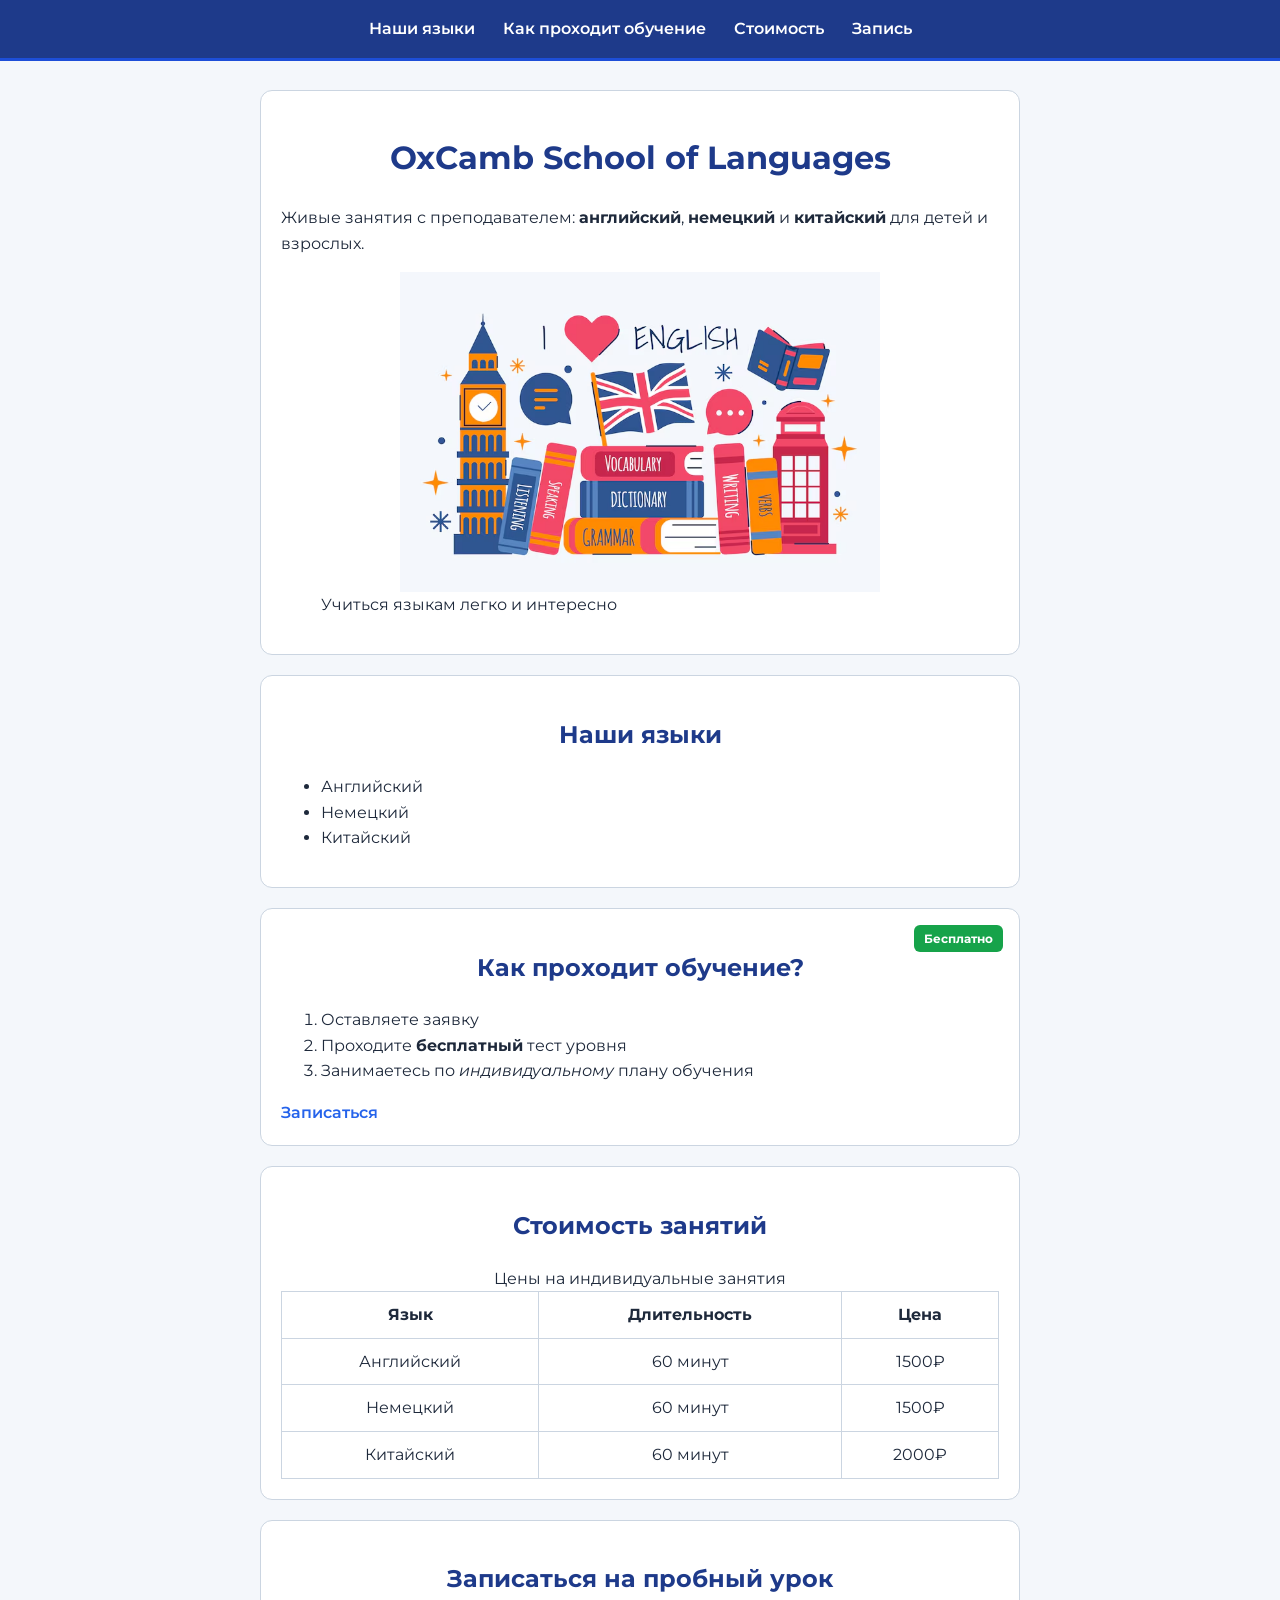
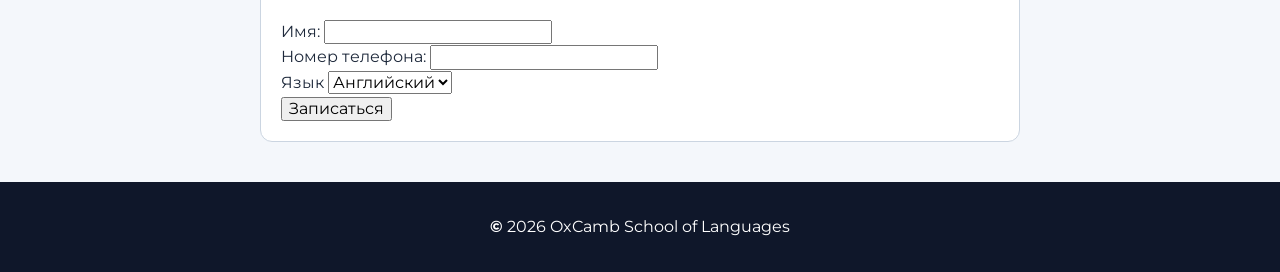
==== index.html @ 6947b1cb "Лабораторная работа №4Box-sizing, размеры и позиционирование" ====
<!DOCTYPE html>
<html lang="ru">

<head>
  <meta charset="utf-8">
  <title>OxCamb School</title>
  <link rel="preconnect" href="https://fonts.googleapis.com">
  <link rel="preconnect" href="https://fonts.gstatic.com" crossorigin>
  <link href="https://fonts.googleapis.com/css2?family=Montserrat:wght@400;600;700&display=swap" rel="stylesheet">
  <link rel="stylesheet" href="css/normalize.css">
  <link rel="stylesheet" href="css/style.css">
</head>

<body>
  <header class="site-header">
    <nav>
      <ul class="nav-list">
        <li><a class="nav-link" href="#languages">Наши языки</a></li>
        <li><a class="nav-link" href="#process">Как проходит обучение</a></li>
        <li><a class="nav-link" href="#prices">Стоимость</a></li>
        <li><a class="nav-link" href="#signup">Запись</a></li>
      </ul>
    </nav>
  </header>

  <main>
    <section>
      <h1>OxCamb School of Languages</h1>
      <p>Живые занятия с преподавателем: <b>английский</b>, <b>немецкий</b> и <b>китайский</b> для детей и взрослых.</p>
      <figure>
        <img src="images/I_love_English.avif" alt="Надпись I love English">
        <figcaption>Учиться языкам легко и интересно</figcaption>
      </figure>
    </section>



    <section id="languages">
      <h2>Наши языки</h2>
      <ul>
        <li>Английский</li>
        <li>Немецкий</li>
        <li>Китайский</li>
      </ul>
    </section>



    <section id="process">
      <span class="badge">Бесплатно</span>
      <h2>Как проходит обучение?</h2>
      <ol>
        <li>Оставляете заявку</li>
        <li>Проходите <strong>бесплатный</strong> тест уровня</li>
        <li>Занимаетесь по <em>индивидуальному</em> плану обучения</li>
      </ol>
      <a href="#signup">Записаться</a>
    </section>

    <section id="prices">
      <h2>Стоимость занятий</h2>
      <table>
        <caption>Цены на индивидуальные занятия</caption>
        <thead>
          <tr>
            <th>Язык</th>
            <th>Длительность</th>
            <th>Цена</th>
          </tr>
        </thead>
        <tbody>
          <tr>
            <td>Английский</td>
            <td>60 минут</td>
            <td>1500₽</td>
          </tr>
          <tr>
            <td>Немецкий</td>
            <td>60 минут</td>
            <td>1500₽</td>
          </tr>
          <tr>
            <td>Китайский</td>
            <td>60 минут</td>
            <td>2000₽</td>
          </tr>
        </tbody>
      </table>
    </section>



    <section id="signup">
      <h2>Записаться на пробный урок</h2>
      <form action="#" method="post">
        <div>
          <label for="name">Имя:</label>
          <input type="text" id="name" name="name">
        </div>
        <div>
          <label for="phone">Номер телефона:</label>
          <input type="tel" id="phone" name="phone">
        </div>
        <div>
          <label for="language">Язык</label>
          <select name="language" id="language">
            <option value="english">Английский</option>
            <option value="german">Немецкий</option>
            <option value="chinese">Китайский</option>
          </select>
        </div>
        <button type="submit">Записаться</button>
      </form>
    </section>
  </main>

  <footer>
    <p><b>©</b> 2026 <span>OxCamb School of Languages</span></p>
  </footer>
</body>

</html>
---- css/style.css ----
* {
  box-sizing: border-box;
}

body {
  background-color: #f4f7fb;
  color: #1e293b;
  font-family: "Montserrat", Arial, sans-serif;
  font-size: 16px;
  font-weight: 400;
  line-height: 1.6;
  margin: 0;
  padding-top: 70px;
}

.site-header {
  background-color: #1e3a8a;
  border-bottom: 3px solid #1d4ed8;
  padding: 16px 24px;
  text-align: center;
  left: 0;
  position: fixed;
  top: 0;
  width: 100%;
  z-index: 100;
}

.nav-list {
  list-style: none;
  margin: 0;
  padding: 0;
}

.nav-list li {
  display: inline-block;
  margin: 0 12px;
}

a {
  color: #2563eb;
  font-weight: 600;
  text-decoration: none;
}

.nav-link {
  color: #ffffff;
}

.nav-link:hover {
  color: #93c5fd;
}

main {
  margin: 0 auto;
  max-width: 800px;
  min-width: 320px;
  padding: 20px;
}

section {
  background-color: #ffffff;
  border: 1px solid #cbd5e1;
  border-radius: 12px;
  margin-bottom: 20px;
  min-height: 120px;
  padding: 20px;
  position: relative;
}

h1,
h2 {
  color: #1e3a8a;
  font-weight: 700;
  text-align: center;
}

table {
  border-collapse: collapse;
  width: 100%;
}

th,
td {
  border: 1px solid #cbd5e1;
  padding: 10px;
  text-align: center;
}

footer {
  background-color: #0f172a;
  color: #ffffff;
  padding: 16px;
  text-align: center;
}

img {
  display: block;
  margin: 0 auto;
  max-height: 320px;
  max-width: 100%;
}

.badge {
  background-color: rgb(22, 163, 74);
  border-radius: 6px;
  color: white;
  font-size: 12px;
  font-weight: 700;
  padding: 4px 10px;
  position: absolute;
  right: 16px;
  top: 16px;
}
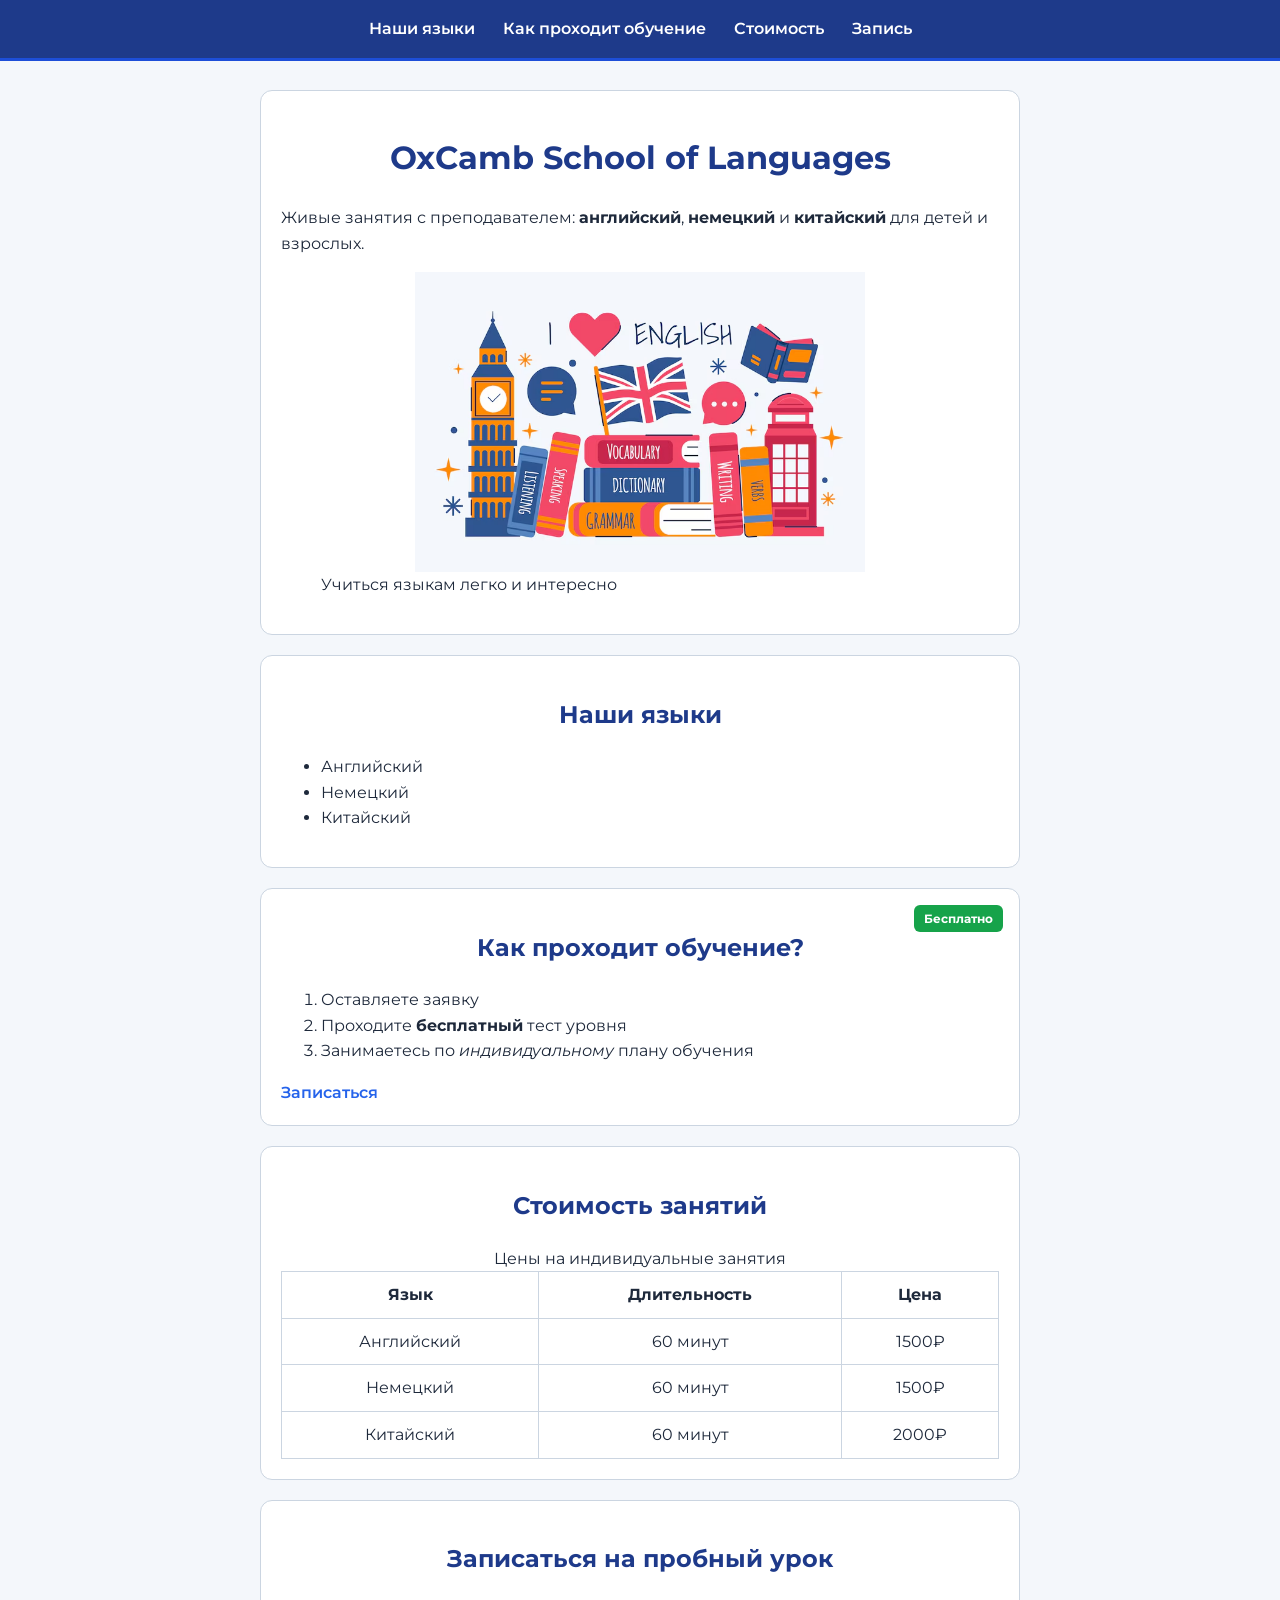
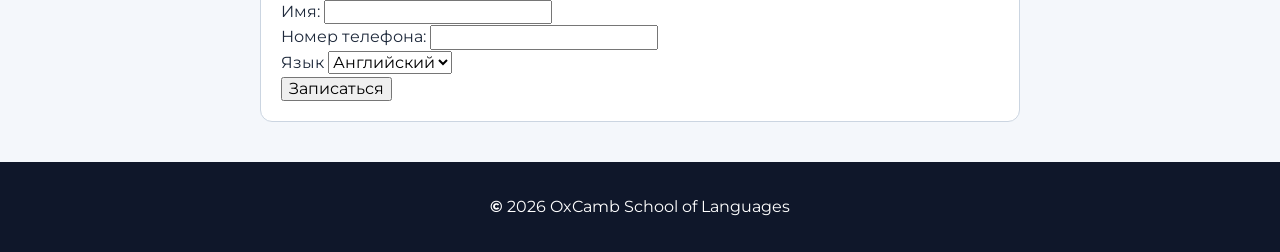
==== commit 7ddb5d00: "Lab №6" ====
--- a/index.html
+++ b/index.html
@@ -28,7 +28,11 @@
       <h1>OxCamb School of Languages</h1>
       <p>Живые занятия с преподавателем: <b>английский</b>, <b>немецкий</b> и <b>китайский</b> для детей и взрослых.</p>
       <figure>
-        <img src="images/I_love_English.avif" alt="Надпись I love English">
+        <picture>
+          <source srcset="images/I_love_English.avif" type="image/avif">
+          <source srcset="imges/I_love_English.webp" type="image/webp">
+          <img src="images/I_love_English.jpg" alt="Надпись I love English" width="600" height="400">
+        </picture>
         <figcaption>Учиться языкам легко и интересно</figcaption>
       </figure>
     </section>
--- a/css/style.css
+++ b/css/style.css
@@ -96,8 +96,11 @@
 img {
   display: block;
   margin: 0 auto;
-  max-height: 320px;
-  max-width: 100%;
+  max-width: 600px;
+  height: 300px;
+  object-fit: contain;
+  object-position: center;
+  width: 100%;
 }
 
 .badge {
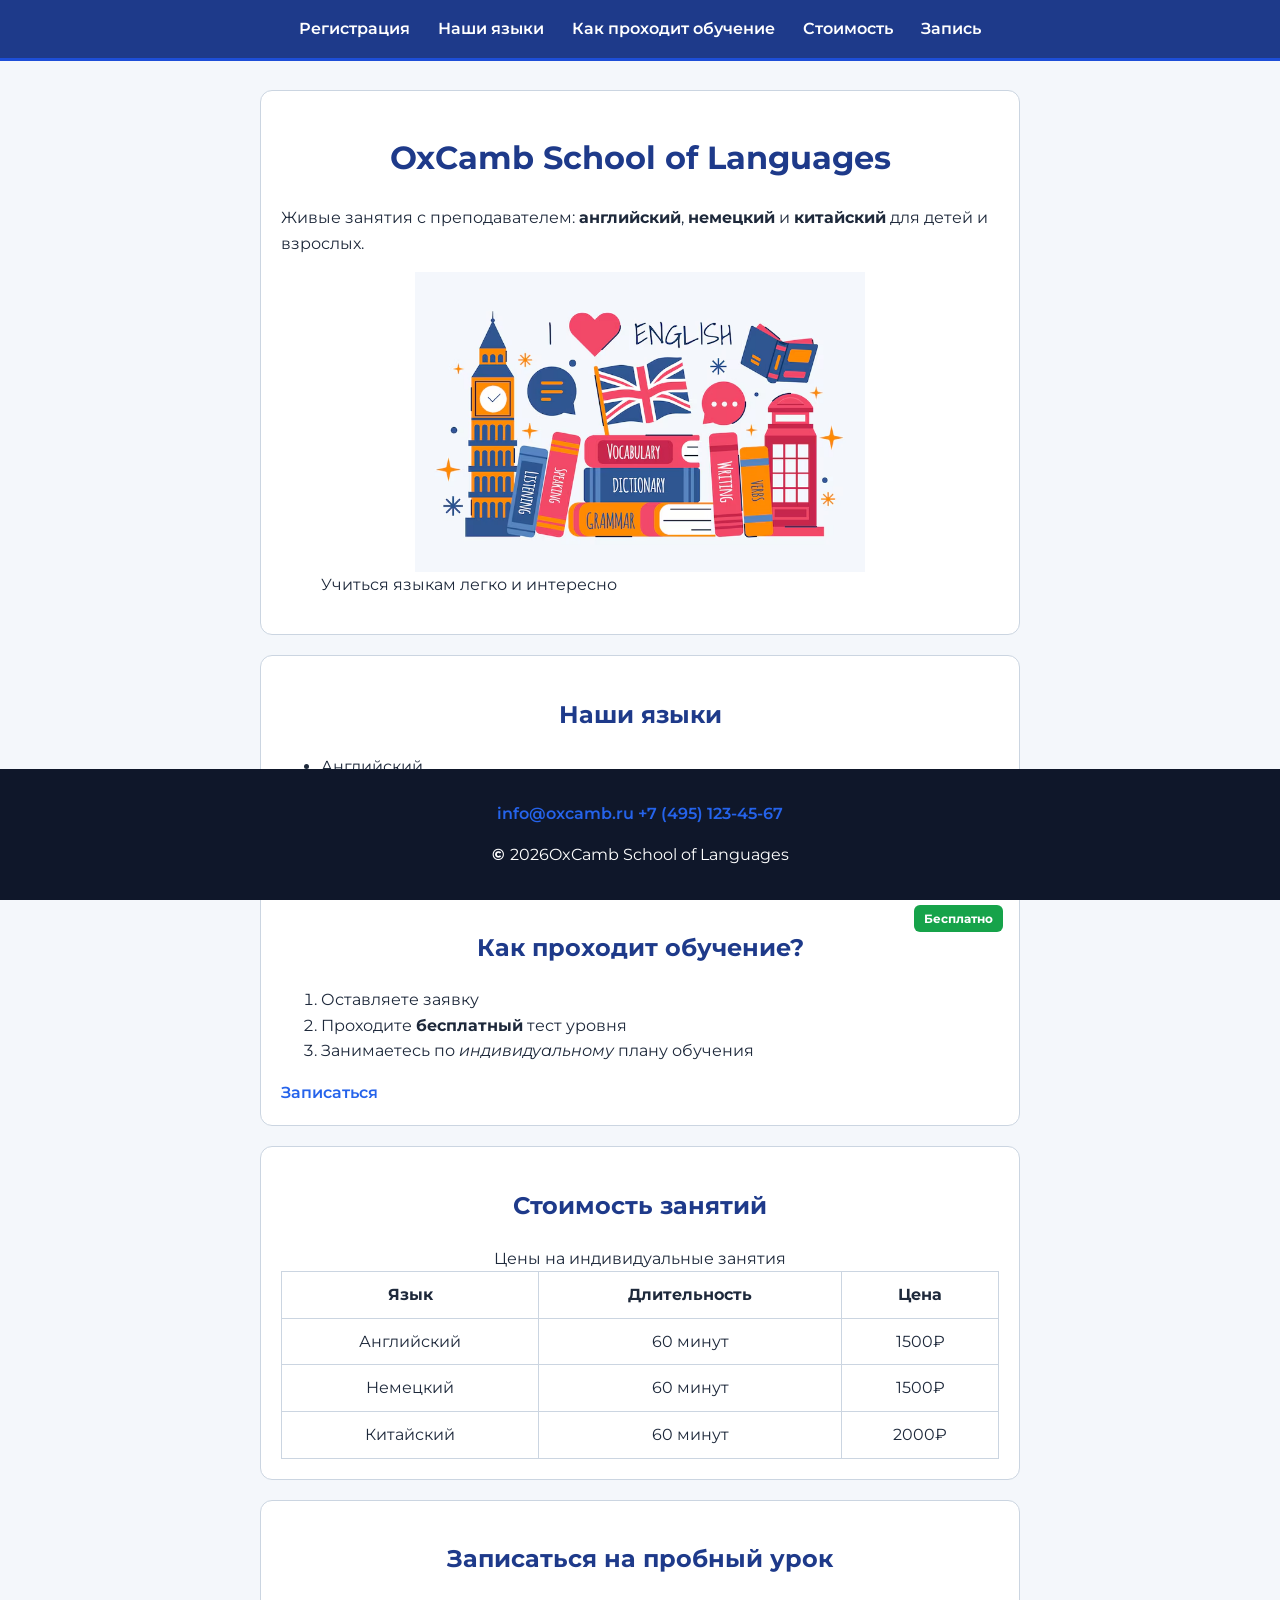
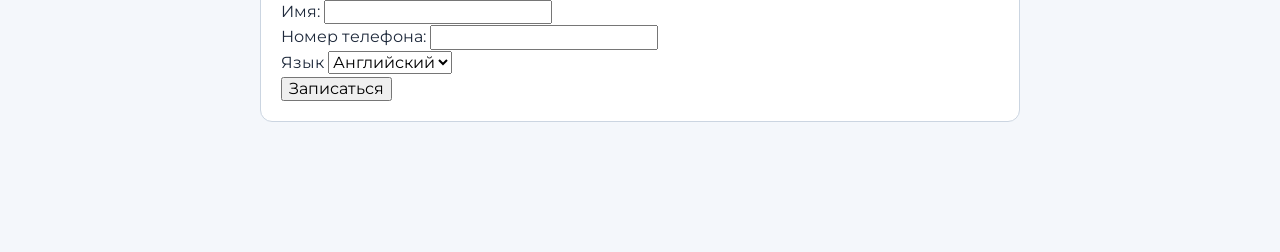
==== commit c343cf36: "Предфинальный вариант (form.html, исправление ошибок псевдоэлементов)" ====
--- a/index.html
+++ b/index.html
@@ -15,6 +15,7 @@
   <header class="site-header">
     <nav>
       <ul class="nav-list">
+        <li><a class="nav-link" href="form.html">Регистрация</a></li>
         <li><a class="nav-link" href="#languages">Наши языки</a></li>
         <li><a class="nav-link" href="#process">Как проходит обучение</a></li>
         <li><a class="nav-link" href="#prices">Стоимость</a></li>
@@ -119,7 +120,11 @@
   </main>
 
   <footer>
-    <p><b>©</b> 2026 <span>OxCamb School of Languages</span></p>
+    <p>
+      <a href="mailto:info@oxcamb.ru">info@oxcamb.ru</a>
+      <a href="tel:+74951234567">+7 (495) 123-45-67</a>
+    </p>
+    <p class="copyright">2026<span>OxCamb School of Languages</span></p>
   </footer>
 </body>
 
--- a/css/style.css
+++ b/css/style.css
@@ -11,6 +11,7 @@
   line-height: 1.6;
   margin: 0;
   padding-top: 70px;
+  padding-bottom: 90px;
 }
 
 .site-header {
@@ -91,6 +92,11 @@
   color: #ffffff;
   padding: 16px;
   text-align: center;
+  position: fixed;
+  width: 100%;
+  bottom: 0;
+  z-index: 100;
+  left: 0;
 }
 
 img {
@@ -113,4 +119,9 @@
   position: absolute;
   right: 16px;
   top: 16px;
+}
+
+.copyright::before {
+  content: "© ";
+  font-weight: 700;
 }
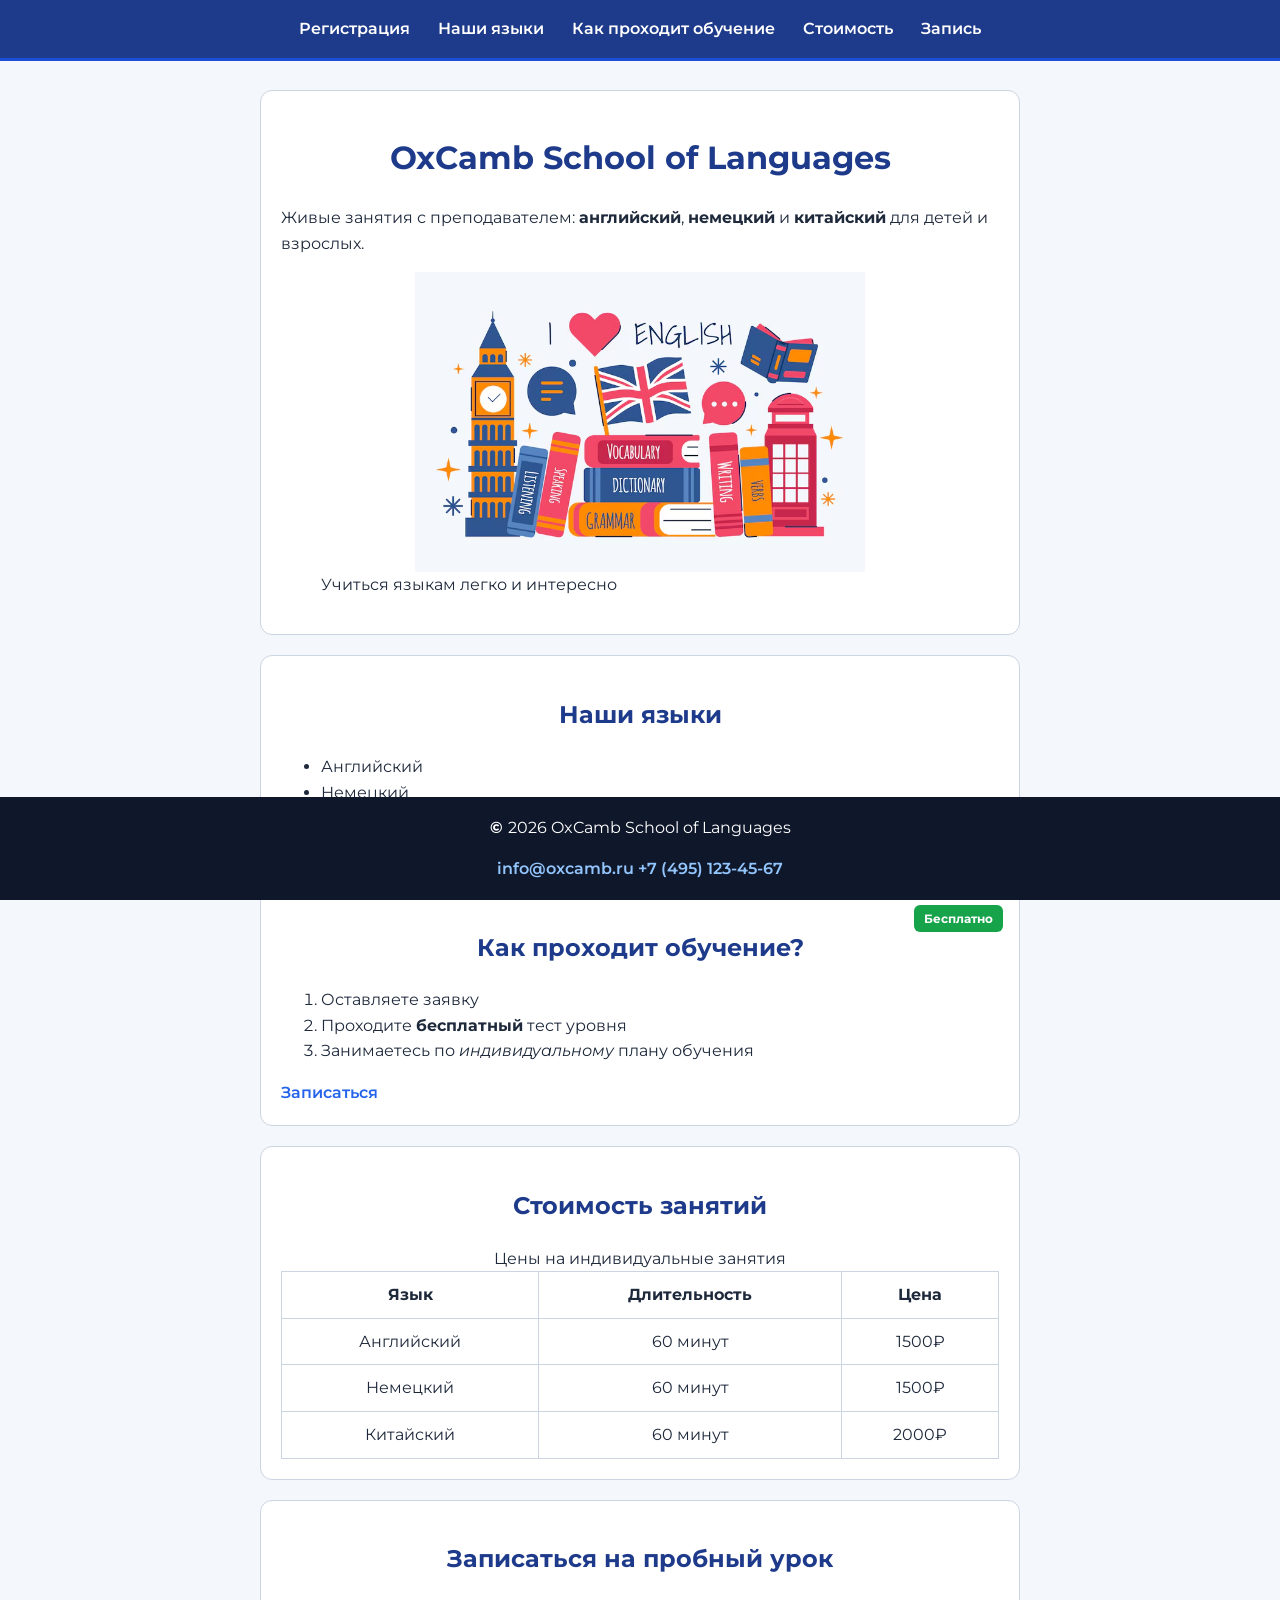
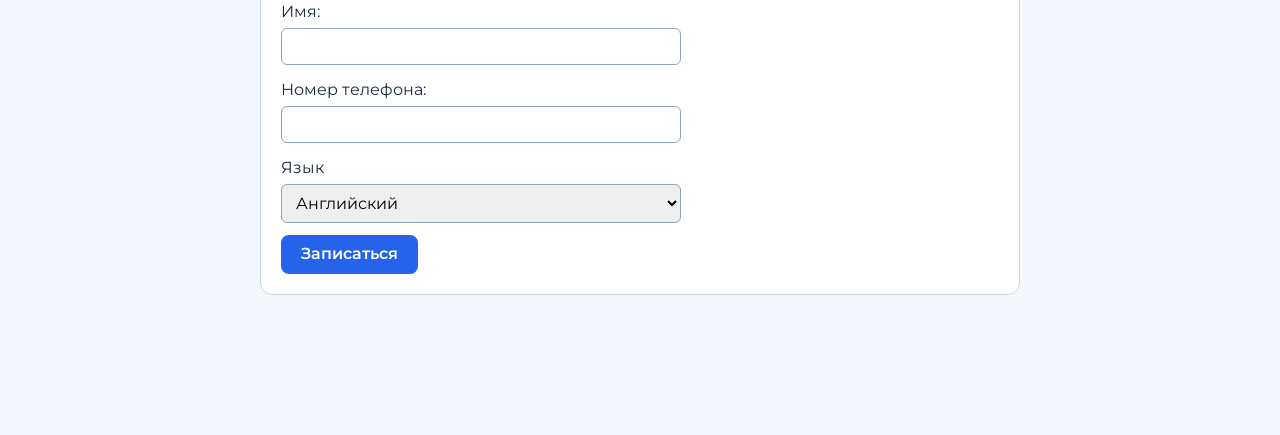
==== commit 31e817d9: "Разработана отдельная страница с формой регистрации." ====
--- a/index.html
+++ b/index.html
@@ -120,11 +120,11 @@
   </main>
 
   <footer>
+    <p class="copyright">2026<span> OxCamb School of Languages</span></p>
     <p>
       <a href="mailto:info@oxcamb.ru">info@oxcamb.ru</a>
       <a href="tel:+74951234567">+7 (495) 123-45-67</a>
     </p>
-    <p class="copyright">2026<span>OxCamb School of Languages</span></p>
   </footer>
 </body>
 
--- a/css/style.css
+++ b/css/style.css
@@ -11,7 +11,7 @@
   line-height: 1.6;
   margin: 0;
   padding-top: 70px;
-  padding-bottom: 90px;
+  padding-bottom: 100px;
 }
 
 .site-header {
@@ -48,6 +48,11 @@
 }
 
 .nav-link:hover {
+  color: #93c5fd;
+}
+
+.nav-link-active {
+  border-bottom: 2px solid #93c5fd;
   color: #93c5fd;
 }
 
@@ -90,7 +95,7 @@
 footer {
   background-color: #0f172a;
   color: #ffffff;
-  padding: 16px;
+  padding: 2px;
   text-align: center;
   position: fixed;
   width: 100%;
@@ -124,4 +129,79 @@
 .copyright::before {
   content: "© ";
   font-weight: 700;
+}
+
+footer a {
+  color: #93c5fd;
+}
+
+a:active {
+  color: #1d4ed8;
+}
+
+fieldset {
+  border: 1px solid #cbd5e1;
+  border-radius: 8px;
+  margin-bottom: 16px;
+  padding: 16px;
+}
+
+legend {
+  color: #1e3a8a;
+  font-weight: 700;
+  padding: 0 8px;
+}
+
+form div {
+  margin-bottom: 12px;
+}
+
+input, select {
+  border: 1px solid #94a3b8;
+  border-radius: 6px;
+  display: block;
+  font-family: inherit;
+  font-size: 16px;
+  margin-top: 4px;
+  max-width: 400px;
+  padding: 8px 10px;
+  width: 100%;
+}
+
+input[type="radio"],
+input[type="checkbox"] {
+  display: inline-block;
+  margin-right: 6px;
+  width: auto;
+}
+
+input:focus,
+select:focus {
+  border-color: #2563eb;
+  outline: none;
+}
+
+button {
+  background-color: #2563eb;
+  border: none;
+  border-radius: 8px;
+  color: white;
+  cursor: pointer;
+  font-family: inherit;
+  font-size: 16px;
+  font-weight: 600;
+  padding: 10px 20px;
+}
+
+button[type="reset"] {
+  background-color: #64748b;
+  margin-left: 8px;
+}
+
+button[type="submit"]:hover {
+  background-color: #1d4ed8;
+}
+
+button[type="reset"]:hover {
+  background-color: #8094b1;
 }
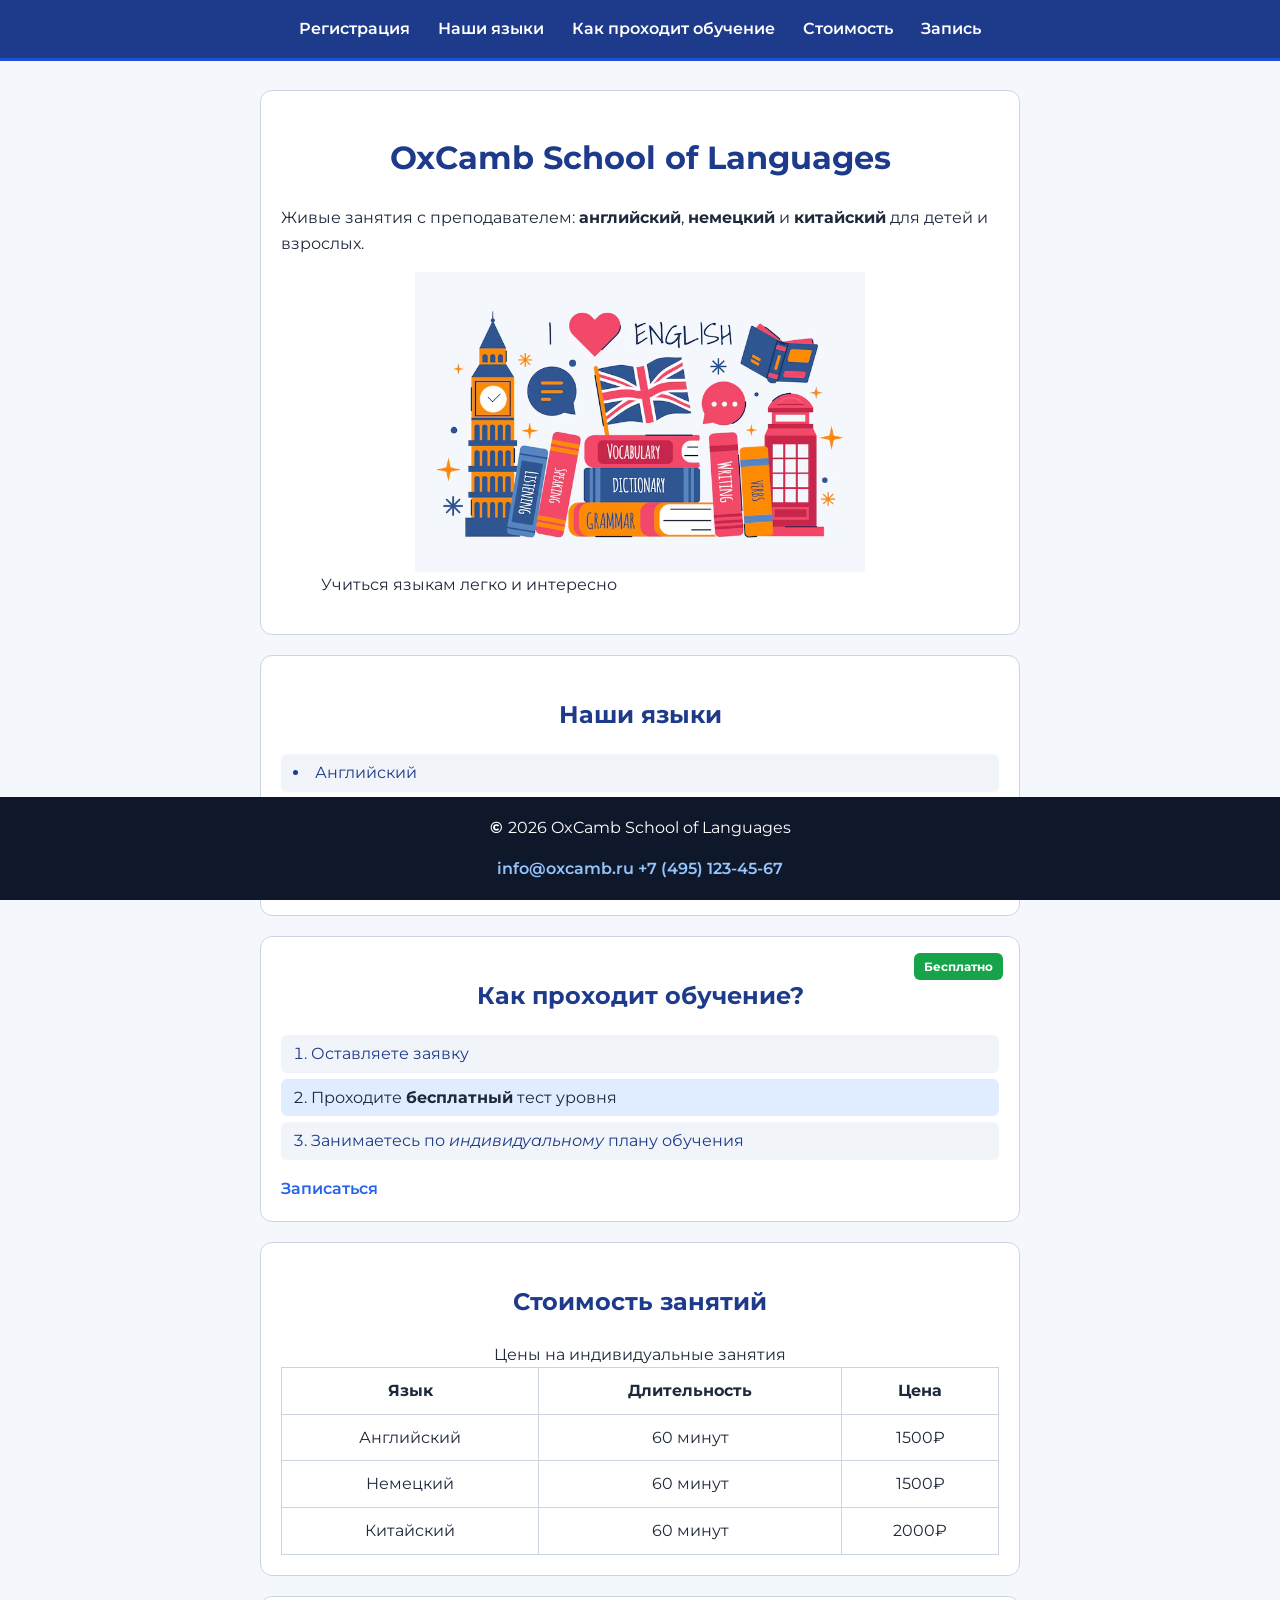
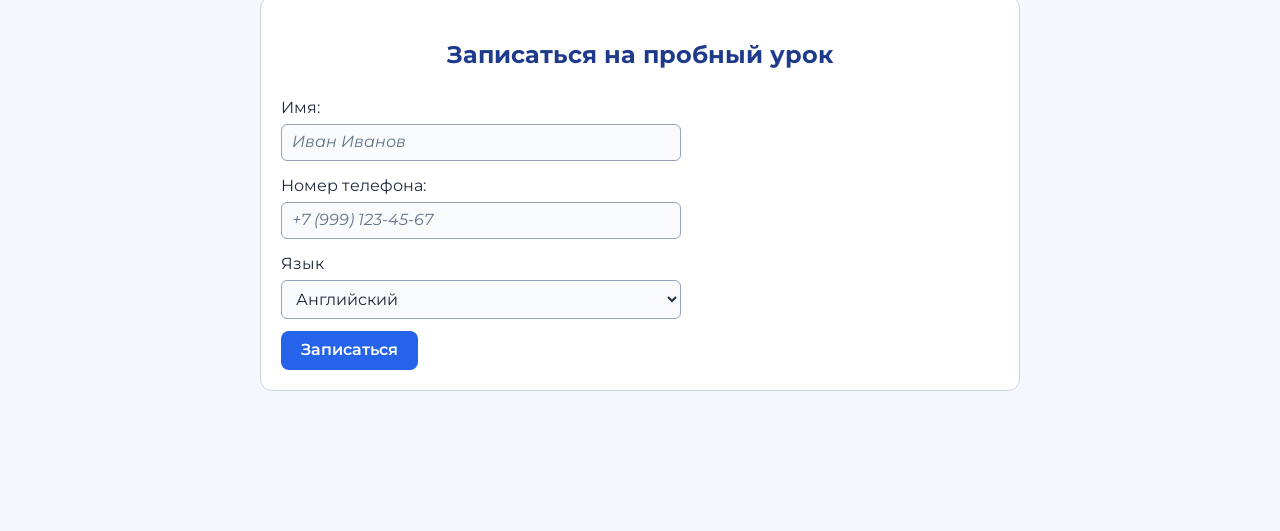
==== commit 37a27931: "Добавлены псевдоклассы и псевдоэлементы." ====
--- a/index.html
+++ b/index.html
@@ -31,7 +31,7 @@
       <figure>
         <picture>
           <source srcset="images/I_love_English.avif" type="image/avif">
-          <source srcset="imges/I_love_English.webp" type="image/webp">
+          <source srcset="images/I_love_English.webp" type="image/webp">
           <img src="images/I_love_English.jpg" alt="Надпись I love English" width="600" height="400">
         </picture>
         <figcaption>Учиться языкам легко и интересно</figcaption>
@@ -100,11 +100,11 @@
       <form action="#" method="post">
         <div>
           <label for="name">Имя:</label>
-          <input type="text" id="name" name="name">
+          <input type="text" id="name" name="name" placeholder="Иван Иванов">
         </div>
         <div>
           <label for="phone">Номер телефона:</label>
-          <input type="tel" id="phone" name="phone">
+          <input type="tel" id="phone" name="phone" placeholder="+7 (999) 123-45-67">
         </div>
         <div>
           <label for="language">Язык</label>
--- a/css/style.css
+++ b/css/style.css
@@ -14,6 +14,11 @@
   padding-bottom: 100px;
 }
 
+::selection {
+  background-color: #1e3a8a;
+  color: white
+}
+
 .site-header {
   background-color: #1e3a8a;
   border-bottom: 3px solid #1d4ed8;
@@ -41,6 +46,19 @@
   color: #2563eb;
   font-weight: 600;
   text-decoration: none;
+}
+
+a:focus {
+  border-bottom: 2px solid #2563eb;
+  outline: none;
+}
+
+a:hover {
+  color: #1e3a8a;
+}
+
+a:active {
+  color: #1d4ed8;
 }
 
 .nav-link {
@@ -61,6 +79,28 @@
   max-width: 800px;
   min-width: 320px;
   padding: 20px;
+}
+
+main ul,
+main ol {
+  list-style-position: inside;
+  padding-left: 0;
+}
+
+main li {
+  border-radius: 6px;
+  margin-bottom: 6px;
+  padding: 6px 12px;
+}
+
+main li:nth-child(odd) {
+  background-color: #f1f5f9;
+  color: #1e3a8a;
+}
+
+main li:nth-child(even) {
+  background-color: #e0ecff;
+  color: #1e293b;
 }
 
 section {
@@ -135,8 +175,13 @@
   color: #93c5fd;
 }
 
-a:active {
-  color: #1d4ed8;
+footer a:hover {
+  color: #ffffff;
+}
+
+.nav-link:focus,
+footer a:focus {
+  border-bottom: 2px solid #93c5fd;
 }
 
 fieldset {
@@ -156,7 +201,10 @@
   margin-bottom: 12px;
 }
 
-input, select {
+input, 
+select {
+  background-color: #f8fafc;
+  color: #1e293b;
   border: 1px solid #94a3b8;
   border-radius: 6px;
   display: block;
@@ -168,11 +216,27 @@
   width: 100%;
 }
 
+input::placeholder {
+  color: #64748b;
+  font-style: italic;
+  opacity: 1;
+}
+
+input:required {
+  border-left: 4px solid #2563eb;
+}
+
 input[type="radio"],
 input[type="checkbox"] {
   display: inline-block;
   margin-right: 6px;
   width: auto;
+}
+
+input[type="radio"]:checked + label,
+input[type="checkbox"]:checked + label {
+  color: #2563eb;
+  font-weight: 600;
 }
 
 input:focus,
@@ -193,6 +257,13 @@
   padding: 10px 20px;
 }
 
+button:focus,
+button[type="submit"]:focus,
+button[type="reset"]:focus {
+  outline: 3px solid #93c5fd;
+  outline-offset: 2px;
+}
+
 button[type="reset"] {
   background-color: #64748b;
   margin-left: 8px;
@@ -202,6 +273,14 @@
   background-color: #1d4ed8;
 }
 
+button[type="submit"]:active {
+  background-color: #1e3a8a;
+}
+
 button[type="reset"]:hover {
   background-color: #8094b1;
+}
+
+button[type="reset"]:active {
+  background-color: #475569;
 }
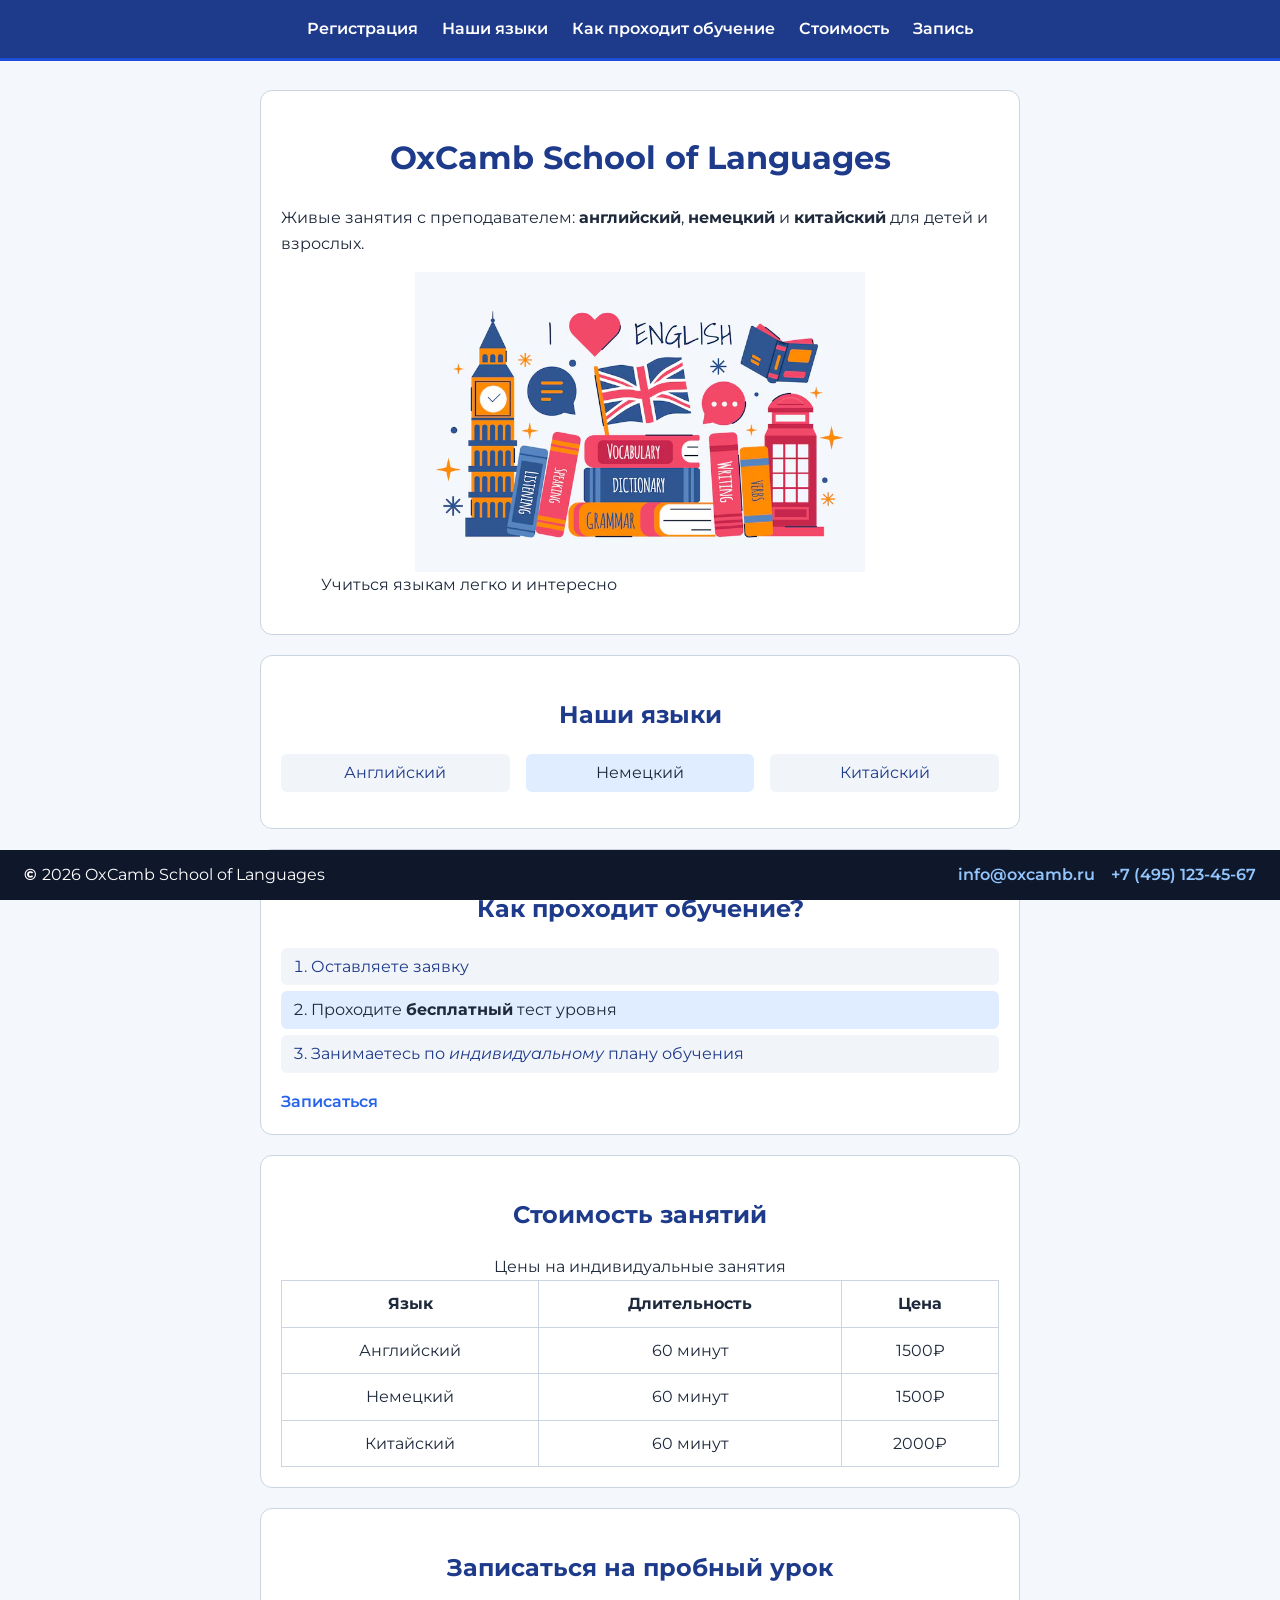
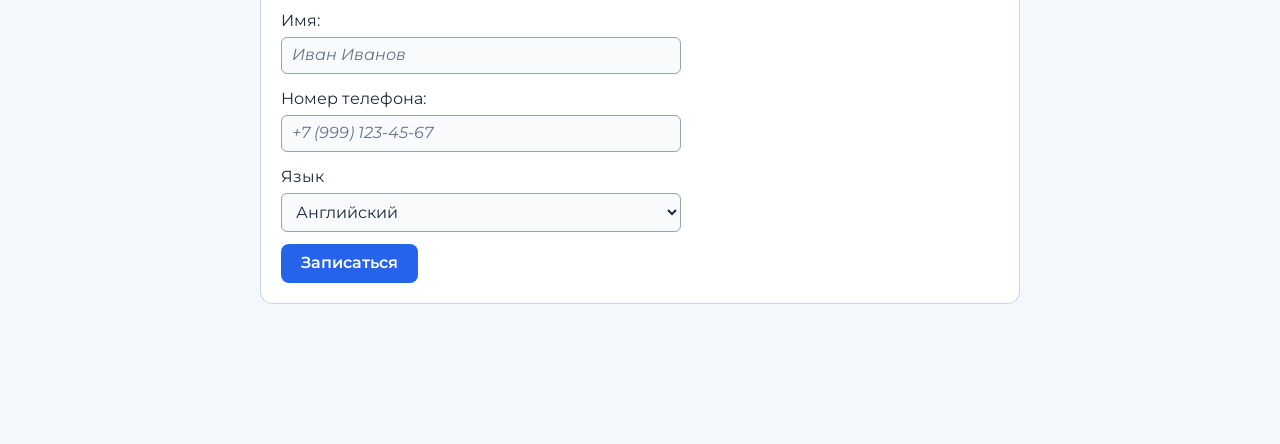
==== commit 0ecd53b2: "Flexbox and Grid Basics" ====
--- a/index.html
+++ b/index.html
@@ -127,5 +127,4 @@
     </p>
   </footer>
 </body>
-
 </html>
--- a/css/style.css
+++ b/css/style.css
@@ -32,14 +32,14 @@
 }
 
 .nav-list {
+  display: flex;
+  align-items: center;
+  flex-wrap: wrap;
+  gap: 1.5rem;
+  justify-content: center;
   list-style: none;
   margin: 0;
   padding: 0;
-}
-
-.nav-list li {
-  display: inline-block;
-  margin: 0 12px;
 }
 
 a {
@@ -133,15 +133,28 @@
 }
 
 footer {
+  align-items: center;
   background-color: #0f172a;
   color: #ffffff;
-  padding: 2px;
-  text-align: center;
+  display: flex;
+  flex-wrap: wrap;
+  gap: 1rem;
+  justify-content: space-between;
+  padding: 0.75rem 1.5rem;
   position: fixed;
   width: 100%;
   bottom: 0;
   z-index: 100;
   left: 0;
+}
+
+footer p {
+  margin: 0;
+}
+
+footer p:last-child {
+  display: flex;
+  gap: 1rem;
 }
 
 img {
@@ -185,6 +198,7 @@
 }
 
 fieldset {
+  background-color: rgba(248, 250, 252, 0.7);
   border: 1px solid #cbd5e1;
   border-radius: 8px;
   margin-bottom: 16px;
@@ -192,9 +206,9 @@
 }
 
 legend {
-  color: #1e3a8a;
+  color: hsl(224, 64%, 33%);
   font-weight: 700;
-  padding: 0 8px;
+  padding: 0 0.5em
 }
 
 form div {
@@ -264,9 +278,19 @@
   outline-offset: 2px;
 }
 
+.form-actions {
+  display: flex;
+  flex-wrap: wrap;
+  gap: 0.75rem;
+  max-width: 520px;
+}
+
+.form-actions button {
+  flex: 1 1 220px;
+}
+
 button[type="reset"] {
   background-color: #64748b;
-  margin-left: 8px;
 }
 
 button[type="submit"]:hover {
@@ -283,4 +307,17 @@
 
 button[type="reset"]:active {
   background-color: #475569;
+}
+
+#languages ul {
+  display: grid;
+  gap: 1rem;
+  grid-template-columns: repeat(auto-fit, minmax(180px, 1fr));
+  list-style: none;
+  padding-left: 0;
+}
+
+#languages li {
+  margin-bottom: 0;
+  text-align: center;
 }
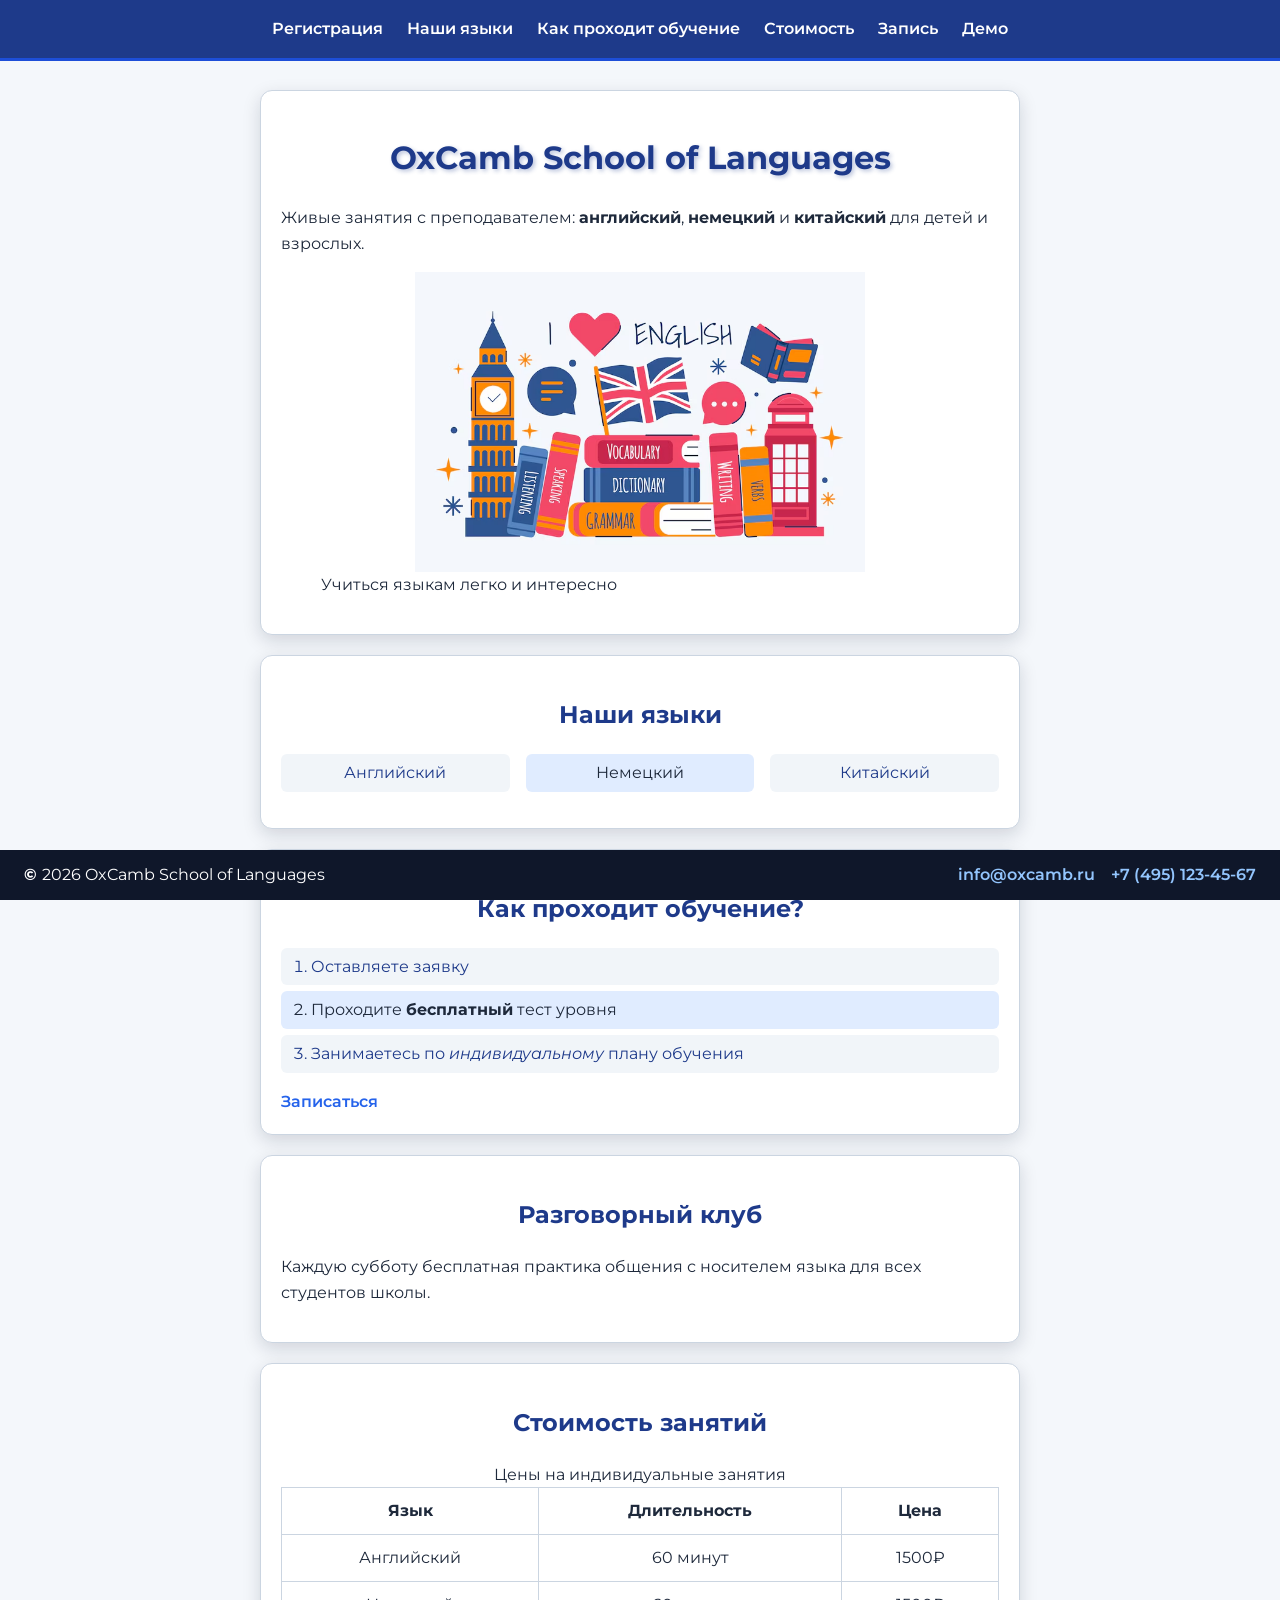
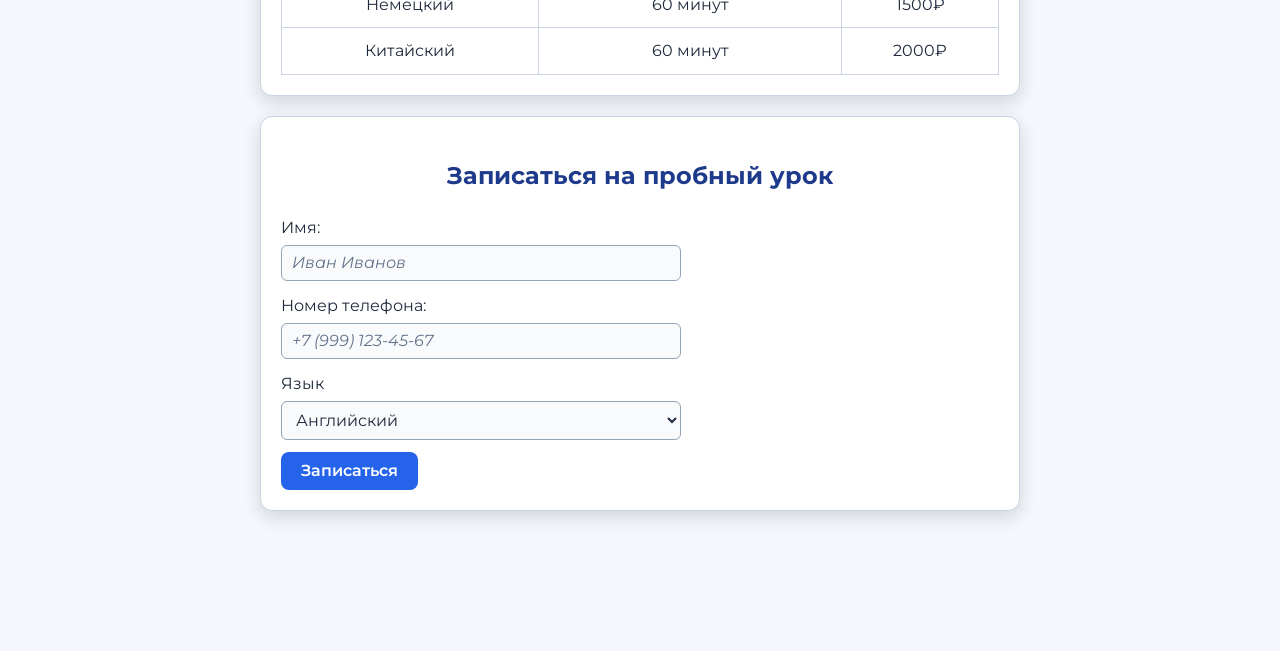
==== commit b1af47ec: "Lab№9 Animations and transitions" ====
--- a/index.html
+++ b/index.html
@@ -20,6 +20,7 @@
         <li><a class="nav-link" href="#process">Как проходит обучение</a></li>
         <li><a class="nav-link" href="#prices">Стоимость</a></li>
         <li><a class="nav-link" href="#signup">Запись</a></li>
+        <li><a class="nav-link" href="demo.html">Демо</a></li>
       </ul>
     </nav>
   </header>
@@ -60,6 +61,14 @@
         <li>Занимаетесь по <em>индивидуальному</em> плану обучения</li>
       </ol>
       <a href="#signup">Записаться</a>
+    </section>
+
+    <section class="promo-card">
+      <div class="loader"></div>
+      <div class="promo-content">
+        <h2>Разговорный клуб</h2>
+        <p>Каждую субботу бесплатная практика общения с носителем языка для всех студентов школы.</p>
+      </div>
     </section>
 
     <section id="prices">
--- a/css/style.css
+++ b/css/style.css
@@ -46,6 +46,7 @@
   color: #2563eb;
   font-weight: 600;
   text-decoration: none;
+  transition: color 0.3s ease;
 }
 
 a:focus {
@@ -111,6 +112,7 @@
   min-height: 120px;
   padding: 20px;
   position: relative;
+  box-shadow: 0 6px 18px rgba(15, 23, 42, 0.15);
 }
 
 h1,
@@ -118,6 +120,10 @@
   color: #1e3a8a;
   font-weight: 700;
   text-align: center;
+}
+
+h1 {
+  text-shadow: 2px 2px 4px rgba(30, 58, 138, 0.3)
 }
 
 table {
@@ -202,7 +208,8 @@
   border: 1px solid #cbd5e1;
   border-radius: 8px;
   margin-bottom: 16px;
-  padding: 16px;
+  padding: 1em;
+  box-shadow: 0 4px 12px rgba(30, 58, 138, 0.22);
 }
 
 legend {
@@ -257,6 +264,7 @@
 select:focus {
   border-color: #2563eb;
   outline: none;
+  box-shadow: 0 0 0 4px rgba(37, 99, 235, 0.3);
 }
 
 button {
@@ -269,6 +277,9 @@
   font-size: 16px;
   font-weight: 600;
   padding: 10px 20px;
+  transition: 
+    background-color 0.3s ease,
+    box-shadow 0.3s ease;
 }
 
 button:focus,
@@ -295,6 +306,10 @@
 
 button[type="submit"]:hover {
   background-color: #1d4ed8;
+}
+
+button:hover {
+  box-shadow: 0 6px 14px rgba(30, 58, 138, 0.35);
 }
 
 button[type="submit"]:active {
@@ -320,4 +335,142 @@
 #languages li {
   margin-bottom: 0;
   text-align: center;
+}
+
+.loader {
+  animation:
+    spin 1s linear infinite,
+    fade-out 0.8s ease 2s forwards;
+  border: 4px solid #cbd5e1;
+  border-radius: 50%;
+  border-top-color: #2563eb;
+  bottom: 0;
+  height: 40px;
+  left: 0;
+  margin: auto;
+  position: absolute;
+  right: 0;
+  top: 0;
+  width: 40px;
+}
+
+.promo-content {
+  animation: fade-in 0.6s ease 2.4s forwards;
+  opacity: 0;
+}
+
+@keyframes spin{
+  0% {
+    transform: rotate(0deg);
+  }
+
+  100% {
+    transform: rotate(360deg);
+  }
+}
+
+@keyframes fade-out {
+  0% {
+    opacity: 1;
+  }
+
+  100% {
+    opacity: 0;
+    visibility: hidden;
+  }
+}
+
+@keyframes fade-in {
+  0% {
+    opacity: 0;
+  }
+
+  100% {
+    opacity: 1;
+  }
+}
+
+.demo-grid {
+  display: grid;
+  gap: 1rem;
+  grid-template-columns: repeat(auto-fit, minmax(180px, 1fr));
+  margin-bottom: 24px;
+}
+
+.demo-box {
+  align-items: center;
+  border-radius: 10px;
+  color: #ffffff;
+  display: flex;
+  font-weight: 700;
+  height: 120px;
+  justify-content: center;
+  text-align: center;
+}
+
+.grad-linear {
+  background-color: #1e3a8a;
+  background-image: linear-gradient(135deg, #1e3a8a, #3b82f6);
+}
+
+.grad-radial {
+  background-color: #16a34a;
+  background-image: radial-gradient(circle, #4ade80, #15803d);
+}
+
+.grad-conic {
+  background-color: #2563eb;
+  background-image: conic-gradient(from 0deg, #1e3a8a, #3b82f6, #93c5fd, #1e3a8a);
+}
+
+.transform-2d-rotate,
+.transform-2d-skew {
+  background-color: #2563eb;
+}
+
+.transform-2d-rotate {
+  transform: rotate(-5deg);
+}
+
+.transform-2d-skew {
+  transform: skewX(-12deg) translateX(8px);
+}
+
+.transform-3d-x,
+.transform-3d-y {
+  background-color: #1e3a8a;
+}
+
+.transform-3d-x {
+  transform: perspective(500px) rotateX(28deg);
+}
+
+.transform-3d-y {
+  transform: perspective(500px) rotateY(32deg);
+}
+
+.transition-scale {
+  background-color: #2563eb;
+  cursor: pointer;
+  transition:
+    background-color 0.3s ease,
+    transform 0.3s ease;
+}
+
+.transition-scale:hover {
+  background-color: #16a34a;
+  transform: scale(1.08);
+}
+
+.transition-shape {
+  background-color: #64748b;
+  cursor: pointer;
+  transition:
+    border-radius 0.4s ease,
+    transform 0.4s ease;
+}
+
+.transition-shape:hover {
+  border-radius: 50%;
+  transform: rotate(12deg);
 }
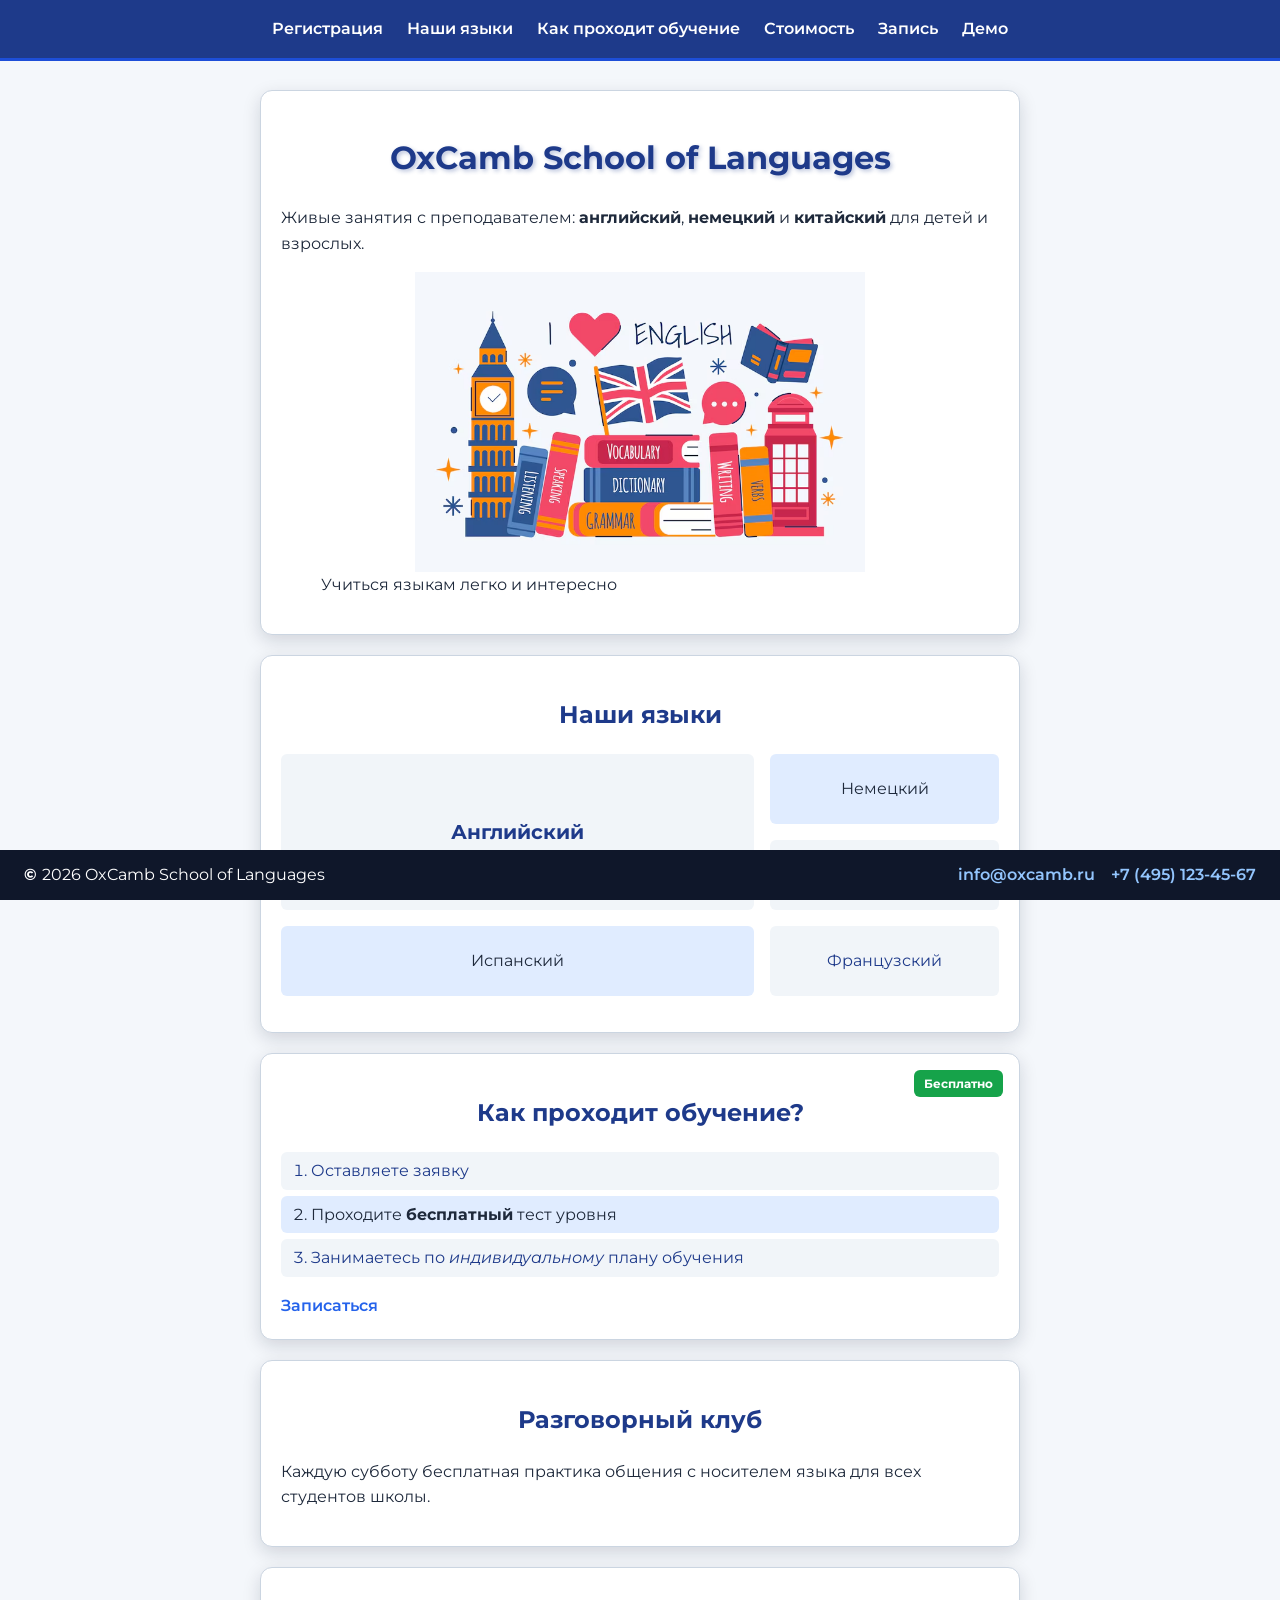
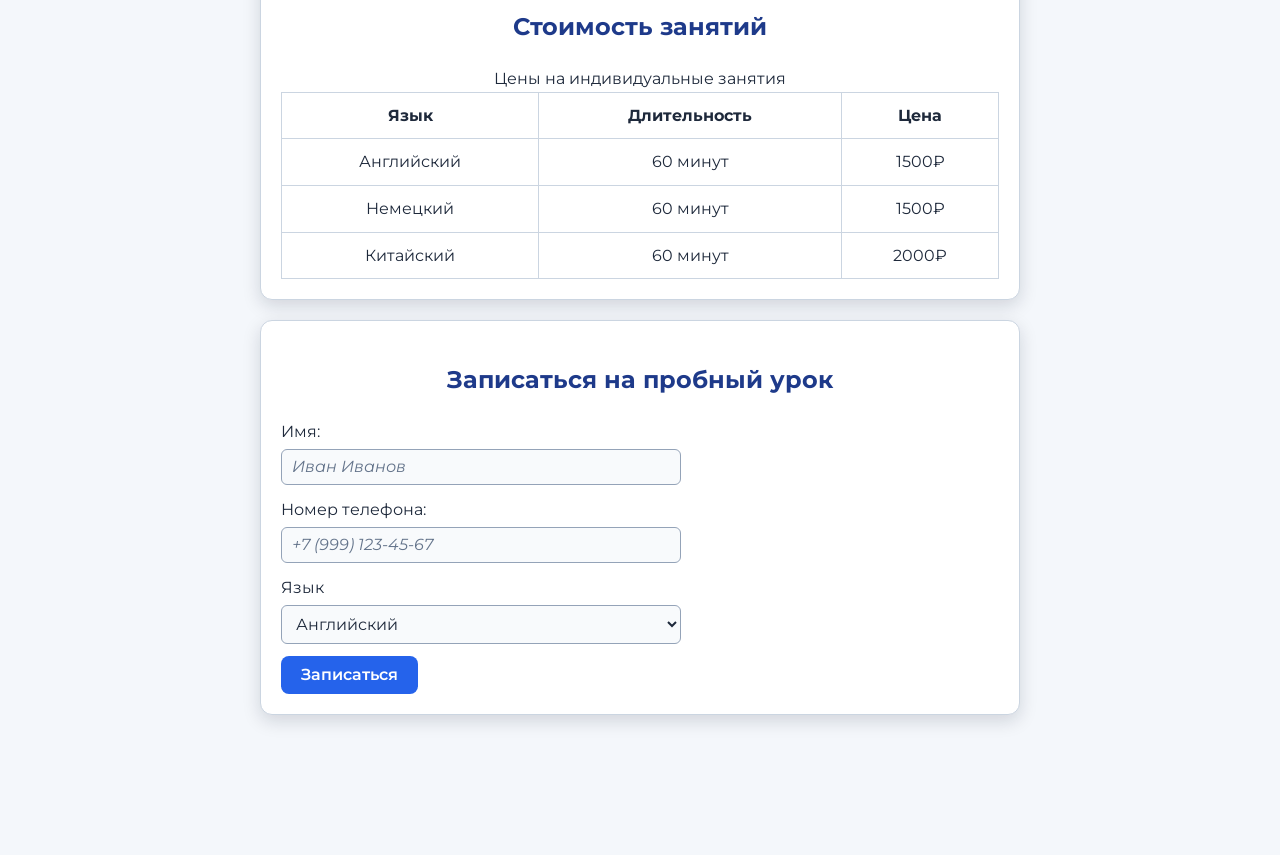
==== commit 582e24ed: "Исправленная Lab№2 Flexbox and Grid" ====
--- a/index.html
+++ b/index.html
@@ -47,6 +47,8 @@
         <li>Английский</li>
         <li>Немецкий</li>
         <li>Китайский</li>
+        <li>Испанский</li>
+        <li>Французский</li>
       </ul>
     </section>
 
--- a/css/style.css
+++ b/css/style.css
@@ -293,11 +293,15 @@
   display: flex;
   flex-wrap: wrap;
   gap: 0.75rem;
-  max-width: 520px;
-}
-
-.form-actions button {
-  flex: 1 1 220px;
+}
+
+.form-actions button[type="submit"] {
+  flex: 2 1 220px;
+}
+
+.form-actions button[type="reset"] {
+  align-self: center;
+  flex: 1 1 140px;
 }
 
 button[type="reset"] {
@@ -327,7 +331,8 @@
 #languages ul {
   display: grid;
   gap: 1rem;
-  grid-template-columns: repeat(auto-fit, minmax(180px, 1fr));
+  grid-auto-rows: 70px;
+  grid-template-columns: repeat(3, 1fr);
   list-style: none;
   padding-left: 0;
 }
@@ -335,6 +340,20 @@
 #languages li {
   margin-bottom: 0;
   text-align: center;
+  align-items: center;
+  display: flex;
+  justify-content: center;
+}
+
+#languages li:first-child {
+  font-size: 1.25rem;
+  font-weight: 700;
+  grid-column: span 2;
+  grid-row: span 2;
+}
+
+#languages li:nth-child(4) {
+  grid-column: 1 / 3;
 }
 
 .loader {
